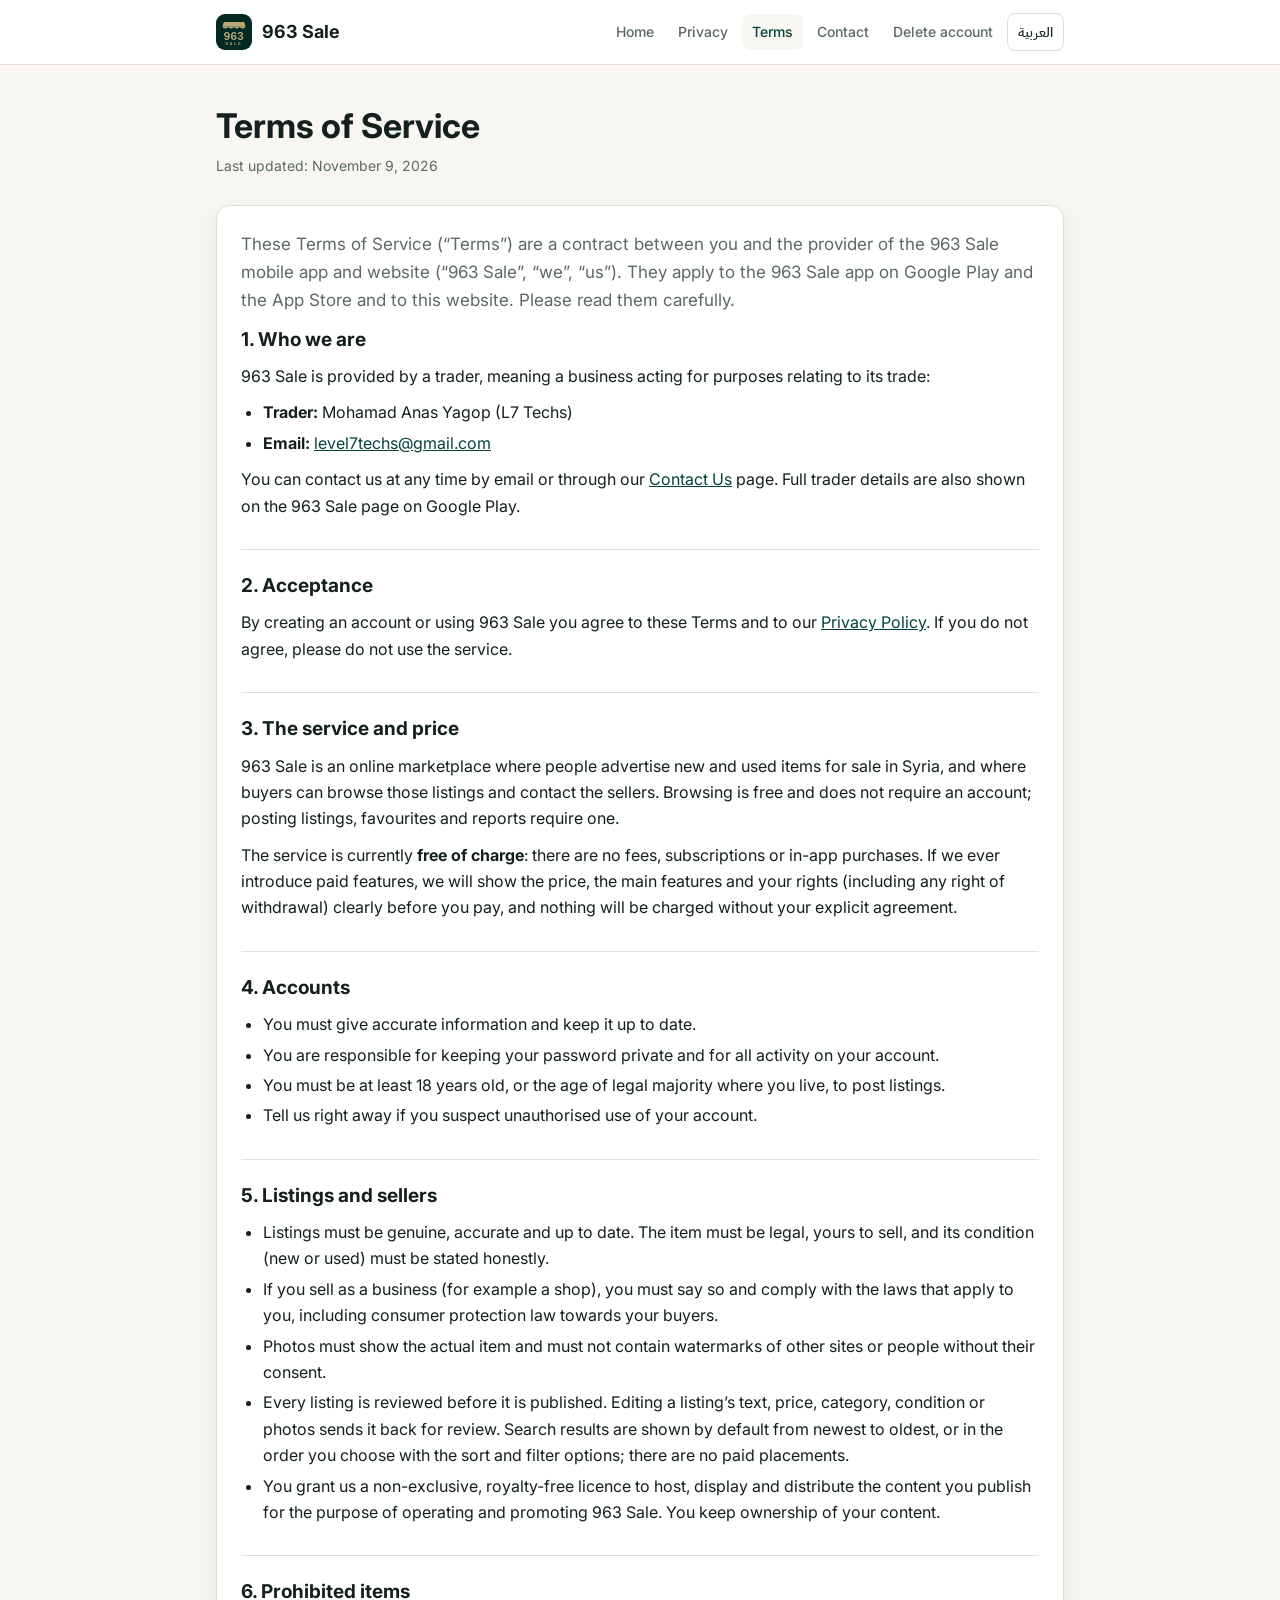
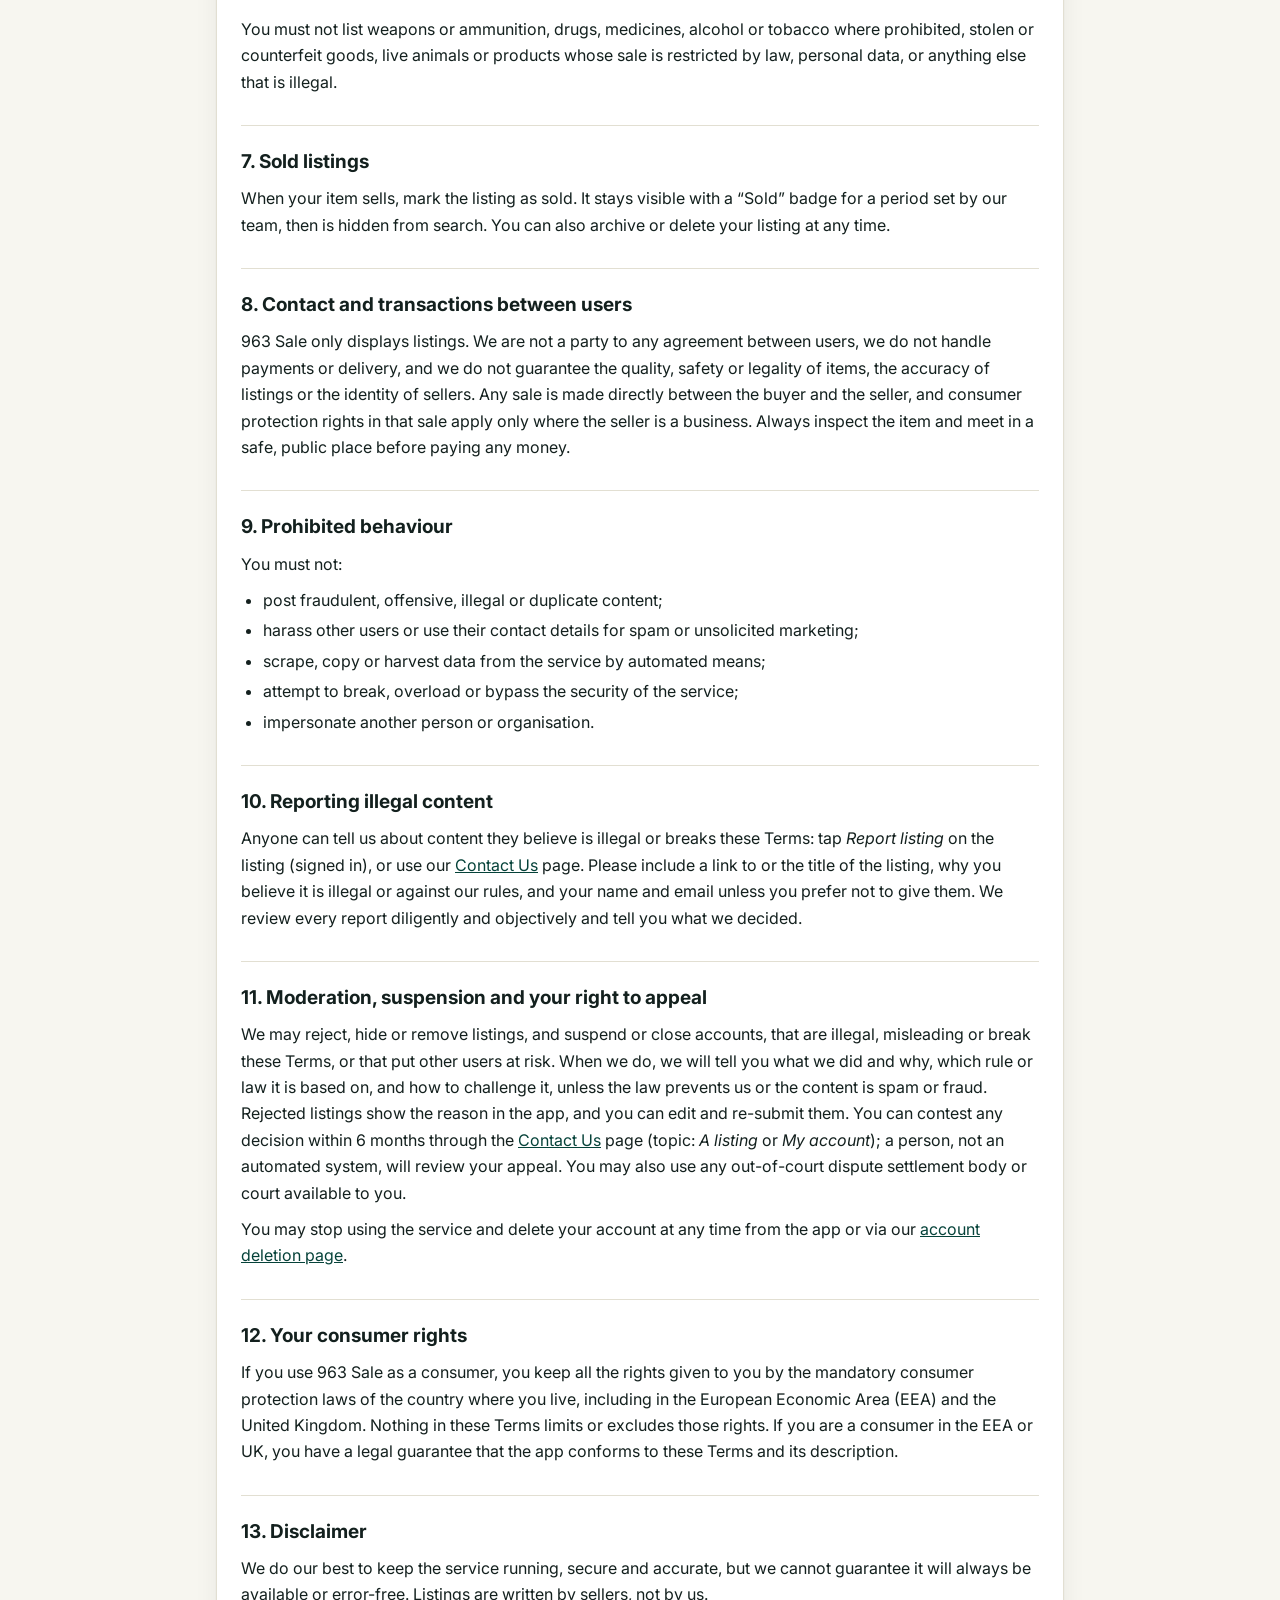
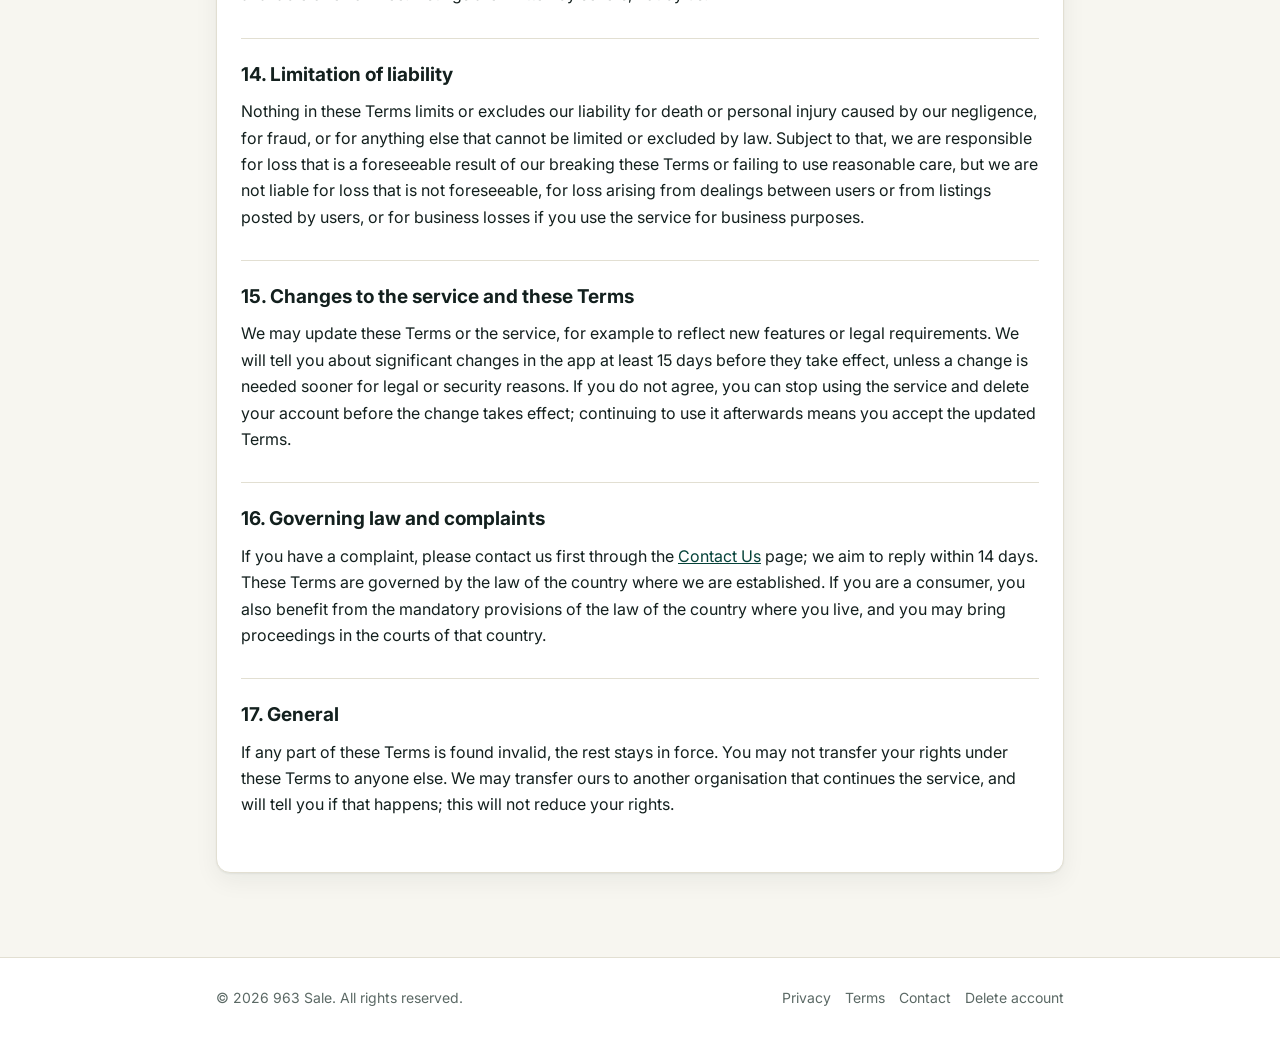
==== terms.html @ c28d681b "963 Sale website: EN/AR home, privacy policy, terms, contact, account deletion Co-Authored-By: Claud" ====
<!doctype html>
<html lang="en" dir="ltr">
<head>
<meta charset="utf-8">
<meta name="viewport" content="width=device-width, initial-scale=1">
<title>Terms of Service — 963 Sale</title>
<meta name="description" content="963 Sale is a free marketplace to buy and sell new and used items across Syria.">
<meta name="theme-color" content="#054239">
<link rel="icon" type="image/svg+xml" href="assets/logo.svg">
<link rel="alternate" hreflang="en" href="terms.html">
<link rel="alternate" hreflang="ar" href="ar/terms.html">
<link rel="preconnect" href="https://fonts.googleapis.com">
<link rel="preconnect" href="https://fonts.gstatic.com" crossorigin>
<link href="https://fonts.googleapis.com/css2?family=IBM+Plex+Sans+Arabic:wght@400;500;600;700&family=Inter:wght@400;500;600;700&display=swap" rel="stylesheet">
<link rel="stylesheet" href="assets/style.css">
</head>
<body>
<header class="site-header">
  <div class="wrap">
    <a class="brand" href="./"><img src="assets/logo.svg" alt="" width="36" height="36"><bdi>963 Sale</bdi></a>
    <nav class="nav" aria-label="Main"><a href="./">Home</a><a href="privacy.html">Privacy</a><a href="terms.html" aria-current="page">Terms</a><a href="contact.html">Contact</a><a href="delete-account.html">Delete account</a><a class="lang" href="ar/terms.html" hreflang="ar" lang="ar">العربية</a></nav>
  </div>
</header>
<main><div class="wrap">
<h1 class="page-title">Terms of Service</h1>
<p class="updated">Last updated: November 9, 2026</p>
<div class="card legal">
<p class="lead">These Terms of Service (“Terms”) are a contract between you and the provider of the 963 Sale mobile app and website (“963 Sale”, “we”, “us”). They apply to the 963 Sale app on Google Play and the App Store and to this website. Please read them carefully.</p>
<section><h2>1. Who we are</h2><p>963 Sale is provided by a trader, meaning a business acting for purposes relating to its trade:</p><ul><li><strong>Trader:</strong> Mohamad Anas Yagop (L7 Techs)</li><li><strong>Email:</strong> <a href="mailto:level7techs@gmail.com" dir="ltr">level7techs@gmail.com</a></li></ul><p>You can contact us at any time by email or through our <a href="contact.html">Contact Us</a> page. Full trader details are also shown on the 963 Sale page on Google Play.</p></section>
<section><h2>2. Acceptance</h2><p>By creating an account or using 963 Sale you agree to these Terms and to our <a href="privacy.html">Privacy Policy</a>. If you do not agree, please do not use the service.</p></section>
<section><h2>3. The service and price</h2><p>963 Sale is an online marketplace where people advertise new and used items for sale in Syria, and where buyers can browse those listings and contact the sellers. Browsing is free and does not require an account; posting listings, favourites and reports require one.</p><p>The service is currently <strong>free of charge</strong>: there are no fees, subscriptions or in-app purchases. If we ever introduce paid features, we will show the price, the main features and your rights (including any right of withdrawal) clearly before you pay, and nothing will be charged without your explicit agreement.</p></section>
<section><h2>4. Accounts</h2><ul><li>You must give accurate information and keep it up to date.</li><li>You are responsible for keeping your password private and for all activity on your account.</li><li>You must be at least 18 years old, or the age of legal majority where you live, to post listings.</li><li>Tell us right away if you suspect unauthorised use of your account.</li></ul></section>
<section><h2>5. Listings and sellers</h2><ul><li>Listings must be genuine, accurate and up to date. The item must be legal, yours to sell, and its condition (new or used) must be stated honestly.</li><li>If you sell as a business (for example a shop), you must say so and comply with the laws that apply to you, including consumer protection law towards your buyers.</li><li>Photos must show the actual item and must not contain watermarks of other sites or people without their consent.</li><li>Every listing is reviewed before it is published. Editing a listing’s text, price, category, condition or photos sends it back for review. Search results are shown by default from newest to oldest, or in the order you choose with the sort and filter options; there are no paid placements.</li><li>You grant us a non-exclusive, royalty-free licence to host, display and distribute the content you publish for the purpose of operating and promoting 963 Sale. You keep ownership of your content.</li></ul></section>
<section><h2>6. Prohibited items</h2><p>You must not list weapons or ammunition, drugs, medicines, alcohol or tobacco where prohibited, stolen or counterfeit goods, live animals or products whose sale is restricted by law, personal data, or anything else that is illegal.</p></section>
<section><h2>7. Sold listings</h2><p>When your item sells, mark the listing as sold. It stays visible with a “Sold” badge for a period set by our team, then is hidden from search. You can also archive or delete your listing at any time.</p></section>
<section><h2>8. Contact and transactions between users</h2><p>963 Sale only displays listings. We are not a party to any agreement between users, we do not handle payments or delivery, and we do not guarantee the quality, safety or legality of items, the accuracy of listings or the identity of sellers. Any sale is made directly between the buyer and the seller, and consumer protection rights in that sale apply only where the seller is a business. Always inspect the item and meet in a safe, public place before paying any money.</p></section>
<section><h2>9. Prohibited behaviour</h2><p>You must not:</p><ul><li>post fraudulent, offensive, illegal or duplicate content;</li><li>harass other users or use their contact details for spam or unsolicited marketing;</li><li>scrape, copy or harvest data from the service by automated means;</li><li>attempt to break, overload or bypass the security of the service;</li><li>impersonate another person or organisation.</li></ul></section>
<section><h2>10. Reporting illegal content</h2><p>Anyone can tell us about content they believe is illegal or breaks these Terms: tap <em>Report listing</em> on the listing (signed in), or use our <a href="contact.html">Contact Us</a> page. Please include a link to or the title of the listing, why you believe it is illegal or against our rules, and your name and email unless you prefer not to give them. We review every report diligently and objectively and tell you what we decided.</p></section>
<section><h2>11. Moderation, suspension and your right to appeal</h2><p>We may reject, hide or remove listings, and suspend or close accounts, that are illegal, misleading or break these Terms, or that put other users at risk. When we do, we will tell you what we did and why, which rule or law it is based on, and how to challenge it, unless the law prevents us or the content is spam or fraud. Rejected listings show the reason in the app, and you can edit and re-submit them. You can contest any decision within 6 months through the <a href="contact.html">Contact Us</a> page (topic: <em>A listing</em> or <em>My account</em>); a person, not an automated system, will review your appeal. You may also use any out-of-court dispute settlement body or court available to you.</p><p>You may stop using the service and delete your account at any time from the app or via our <a href="delete-account.html">account deletion page</a>.</p></section>
<section><h2>12. Your consumer rights</h2><p>If you use 963 Sale as a consumer, you keep all the rights given to you by the mandatory consumer protection laws of the country where you live, including in the European Economic Area (EEA) and the United Kingdom. Nothing in these Terms limits or excludes those rights. If you are a consumer in the EEA or UK, you have a legal guarantee that the app conforms to these Terms and its description.</p></section>
<section><h2>13. Disclaimer</h2><p>We do our best to keep the service running, secure and accurate, but we cannot guarantee it will always be available or error-free. Listings are written by sellers, not by us.</p></section>
<section><h2>14. Limitation of liability</h2><p>Nothing in these Terms limits or excludes our liability for death or personal injury caused by our negligence, for fraud, or for anything else that cannot be limited or excluded by law. Subject to that, we are responsible for loss that is a foreseeable result of our breaking these Terms or failing to use reasonable care, but we are not liable for loss that is not foreseeable, for loss arising from dealings between users or from listings posted by users, or for business losses if you use the service for business purposes.</p></section>
<section><h2>15. Changes to the service and these Terms</h2><p>We may update these Terms or the service, for example to reflect new features or legal requirements. We will tell you about significant changes in the app at least 15 days before they take effect, unless a change is needed sooner for legal or security reasons. If you do not agree, you can stop using the service and delete your account before the change takes effect; continuing to use it afterwards means you accept the updated Terms.</p></section>
<section><h2>16. Governing law and complaints</h2><p>If you have a complaint, please contact us first through the <a href="contact.html">Contact Us</a> page; we aim to reply within 14 days. These Terms are governed by the law of the country where we are established. If you are a consumer, you also benefit from the mandatory provisions of the law of the country where you live, and you may bring proceedings in the courts of that country.</p></section>
<section><h2>17. General</h2><p>If any part of these Terms is found invalid, the rest stays in force. You may not transfer your rights under these Terms to anyone else. We may transfer ours to another organisation that continues the service, and will tell you if that happens; this will not reduce your rights.</p></section>
</div>
</div></main>
<footer class="site-footer">
  <div class="wrap">
    <span>© 2026 963 Sale. All rights reserved.</span>
    <nav><a href="privacy.html">Privacy</a><a href="terms.html">Terms</a><a href="contact.html">Contact</a><a href="delete-account.html">Delete account</a></nav>
  </div>
</footer>
</body>
</html>
---- assets/style.css ----
/* 963 Sale website — Forest & Golden Wheat palette (matches the app). */
:root {
  --forest-900: #002623;
  --forest-700: #054239;
  --forest-500: #428177;
  --wheat-100: #edebe0;
  --wheat-500: #b9a779;
  --wheat-700: #988561;

  --bg: #f7f6f0;
  --surface: #ffffff;
  --text: #13201e;
  --muted: #5b6965;
  --border: #e2dfd2;
  --primary: var(--forest-700);
  --on-primary: #ffffff;
  --accent: var(--wheat-700);
  --danger: #b3261e;
  --danger-bg: #fbeceb;
  --ok: #1e6b4f;
  --ok-bg: #e5f3ec;
  --radius: 14px;
  --shadow: 0 1px 2px rgba(0, 38, 35, .06), 0 8px 24px rgba(0, 38, 35, .06);
  color-scheme: light;
}

@media (prefers-color-scheme: dark) {
  :root {
    --bg: #0b1715;
    --surface: #12211f;
    --text: #e9ece8;
    --muted: #9aaba6;
    --border: #22332f;
    --primary: #6fb3a7;
    --on-primary: #002623;
    --accent: var(--wheat-500);
    --danger: #f2b8b5;
    --danger-bg: #3a1a18;
    --ok: #9fd8bf;
    --ok-bg: #12302a;
    --shadow: none;
    color-scheme: dark;
  }
}

* { box-sizing: border-box; }
html { -webkit-text-size-adjust: 100%; }
body {
  margin: 0;
  background: var(--bg);
  color: var(--text);
  font-family: "Inter", "IBM Plex Sans Arabic", system-ui, -apple-system, "Segoe UI", Roboto, sans-serif;
  line-height: 1.65;
  font-size: 16px;
}
html[lang="ar"] body { font-family: "IBM Plex Sans Arabic", "Inter", system-ui, sans-serif; }

a { color: var(--primary); }
a:hover { text-decoration-thickness: 2px; }
img { max-width: 100%; display: block; }

.wrap { max-width: 880px; margin: 0 auto; padding: 0 16px; }

/* ── Header ── */
.site-header {
  background: var(--surface);
  border-bottom: 1px solid var(--border);
  position: sticky; top: 0; z-index: 10;
}
.site-header .wrap {
  display: flex; align-items: center; gap: 16px; min-height: 64px; flex-wrap: wrap;
}
.brand { display: flex; align-items: center; gap: 10px; text-decoration: none; color: var(--text); font-weight: 700; font-size: 18px; }
.brand img { width: 36px; height: 36px; border-radius: 9px; }
.nav { display: flex; gap: 4px; margin-inline-start: auto; flex-wrap: wrap; align-items: center; }
.nav a {
  text-decoration: none; color: var(--muted); padding: 6px 10px; border-radius: 8px; font-size: 14px; font-weight: 500;
}
.nav a:hover { background: var(--bg); color: var(--text); }
.nav a[aria-current="page"] { color: var(--primary); background: var(--bg); }
.nav .lang { border: 1px solid var(--border); color: var(--text); }

/* ── Hero ── */
.hero {
  background: linear-gradient(160deg, var(--forest-900), var(--forest-700) 60%, var(--forest-500));
  color: #fff; padding: 64px 0 72px;
}
.hero .wrap { display: flex; gap: 32px; align-items: center; flex-wrap: wrap; }
.hero img { width: 120px; height: 120px; border-radius: 28px; box-shadow: 0 12px 32px rgba(0,0,0,.3); }
.hero h1 { font-size: clamp(30px, 6vw, 44px); line-height: 1.2; margin: 0 0 12px; }
.hero p { margin: 0; color: var(--wheat-100); font-size: 18px; max-width: 520px; }
.hero .tag { color: var(--wheat-500); font-weight: 600; letter-spacing: .02em; margin-bottom: 8px; }

/* ── Content ── */
main { padding: 40px 0 64px; }
.page-title { font-size: clamp(26px, 5vw, 34px); line-height: 1.25; margin: 0 0 6px; }
.updated { color: var(--muted); font-size: 14px; margin: 0 0 28px; }
.lead { font-size: 17px; color: var(--muted); margin: 0 0 28px; }

.card {
  background: var(--surface); border: 1px solid var(--border); border-radius: var(--radius);
  padding: 24px; box-shadow: var(--shadow); margin-bottom: 20px;
}
.card h2 { font-size: 19px; margin: 0 0 8px; }
.card h3 { font-size: 16px; margin: 18px 0 6px; }
.card p, .card ul, .card ol { margin: 0 0 10px; }
.card ul, .card ol { padding-inline-start: 22px; }
.card li { margin-bottom: 4px; }
.card > :last-child { margin-bottom: 0; }

.legal section { padding: 20px 0; border-top: 1px solid var(--border); }
.legal section:first-of-type { border-top: 0; padding-top: 0; }
.legal h2 { font-size: 19px; margin: 0 0 8px; }
.legal p, .legal ul { margin: 0 0 10px; }
.legal ul { padding-inline-start: 22px; }

.grid { display: grid; grid-template-columns: repeat(auto-fit, minmax(230px, 1fr)); gap: 16px; }
.feature { padding: 20px; }
.feature .icon {
  width: 40px; height: 40px; border-radius: 10px; display: grid; place-items: center;
  background: var(--wheat-100); color: var(--forest-700); font-size: 20px; margin-bottom: 10px;
}
@media (prefers-color-scheme: dark) { .feature .icon { background: #1f3530; color: var(--wheat-500); } }
.feature h3 { margin: 0 0 4px; font-size: 16px; }
.feature p { margin: 0; color: var(--muted); font-size: 15px; }

.section-title { font-size: 22px; margin: 40px 0 16px; }
.links-list { display: grid; gap: 10px; grid-template-columns: repeat(auto-fit, minmax(200px, 1fr)); }
.links-list a {
  display: block; padding: 16px 18px; background: var(--surface); border: 1px solid var(--border);
  border-radius: 12px; text-decoration: none; color: var(--text); font-weight: 600;
}
.links-list a:hover { border-color: var(--primary); }
.links-list a span { display: block; color: var(--muted); font-weight: 400; font-size: 14px; }

.warning {
  background: var(--danger-bg); color: var(--danger); border-radius: 12px; padding: 14px 16px;
  font-weight: 500; margin-bottom: 16px;
}
.steps { counter-reset: s; list-style: none; padding: 0 !important; }
.steps li { counter-increment: s; position: relative; padding-inline-start: 40px; margin-bottom: 12px; }
.steps li::before {
  content: counter(s); position: absolute; inset-inline-start: 0; top: 0;
  width: 28px; height: 28px; border-radius: 50%; background: var(--primary); color: var(--on-primary);
  display: grid; place-items: center; font-weight: 700; font-size: 14px;
}

/* ── Forms ── */
form { display: grid; gap: 16px; }
.row { display: grid; gap: 16px; grid-template-columns: repeat(auto-fit, minmax(220px, 1fr)); }
label { display: grid; gap: 6px; font-weight: 600; font-size: 14px; }
label .hint { font-weight: 400; color: var(--muted); }
input, select, textarea {
  font: inherit; color: var(--text); background: var(--bg); border: 1px solid var(--border);
  border-radius: 10px; padding: 11px 12px; width: 100%;
}
input:focus, select:focus, textarea:focus { outline: 2px solid var(--primary); outline-offset: 1px; border-color: transparent; }
textarea { min-height: 140px; resize: vertical; }
.check { display: flex; gap: 10px; align-items: flex-start; font-weight: 500; }
.check input { width: 18px; height: 18px; margin-top: 3px; flex: none; }
.hp { position: absolute; left: -9999px; width: 1px; height: 1px; overflow: hidden; }
button {
  font: inherit; font-weight: 600; border: 0; border-radius: 10px; padding: 12px 22px; cursor: pointer;
  background: var(--primary); color: var(--on-primary); justify-self: start;
}
button.danger { background: var(--danger); color: #fff; }
@media (prefers-color-scheme: dark) { button.danger { color: #2a0d0b; } }
button:disabled { opacity: .55; cursor: not-allowed; }
.status { border-radius: 10px; padding: 12px 14px; display: none; }
.status.ok { display: block; background: var(--ok-bg); color: var(--ok); }
.status.err { display: block; background: var(--danger-bg); color: var(--danger); }

/* ── Footer ── */
.site-footer { border-top: 1px solid var(--border); background: var(--surface); padding: 28px 0; font-size: 14px; color: var(--muted); }
.site-footer .wrap { display: flex; gap: 16px; flex-wrap: wrap; justify-content: space-between; align-items: center; }
.site-footer nav { display: flex; gap: 14px; flex-wrap: wrap; }
.site-footer a { color: var(--muted); text-decoration: none; }
.site-footer a:hover { color: var(--primary); }

@media (max-width: 640px) {
  .site-header { position: static; }
  .site-header .wrap { padding-top: 10px; padding-bottom: 10px; }
  .nav { margin-inline-start: 0; width: 100%; }
  .hero { padding: 44px 0 52px; }
  .hero img { width: 88px; height: 88px; border-radius: 22px; }
  .card { padding: 18px; }
  button { width: 100%; }
}
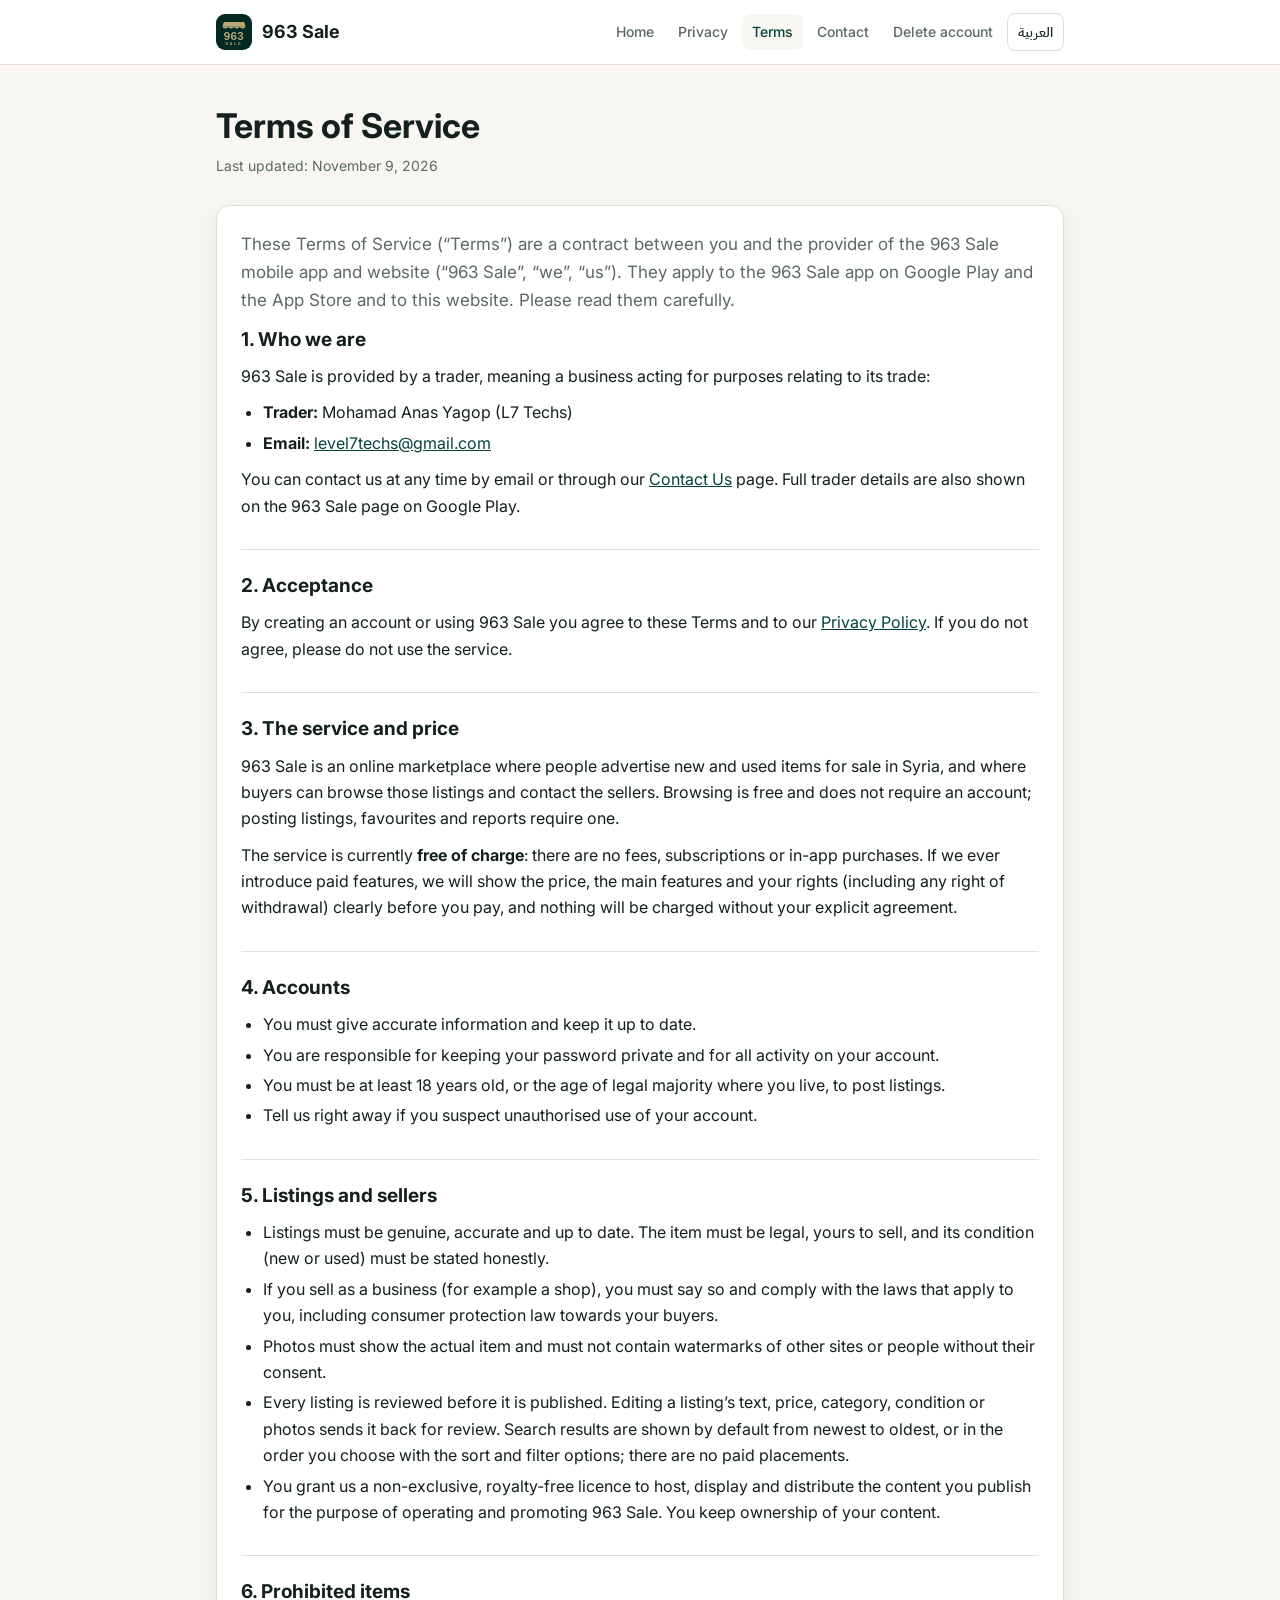
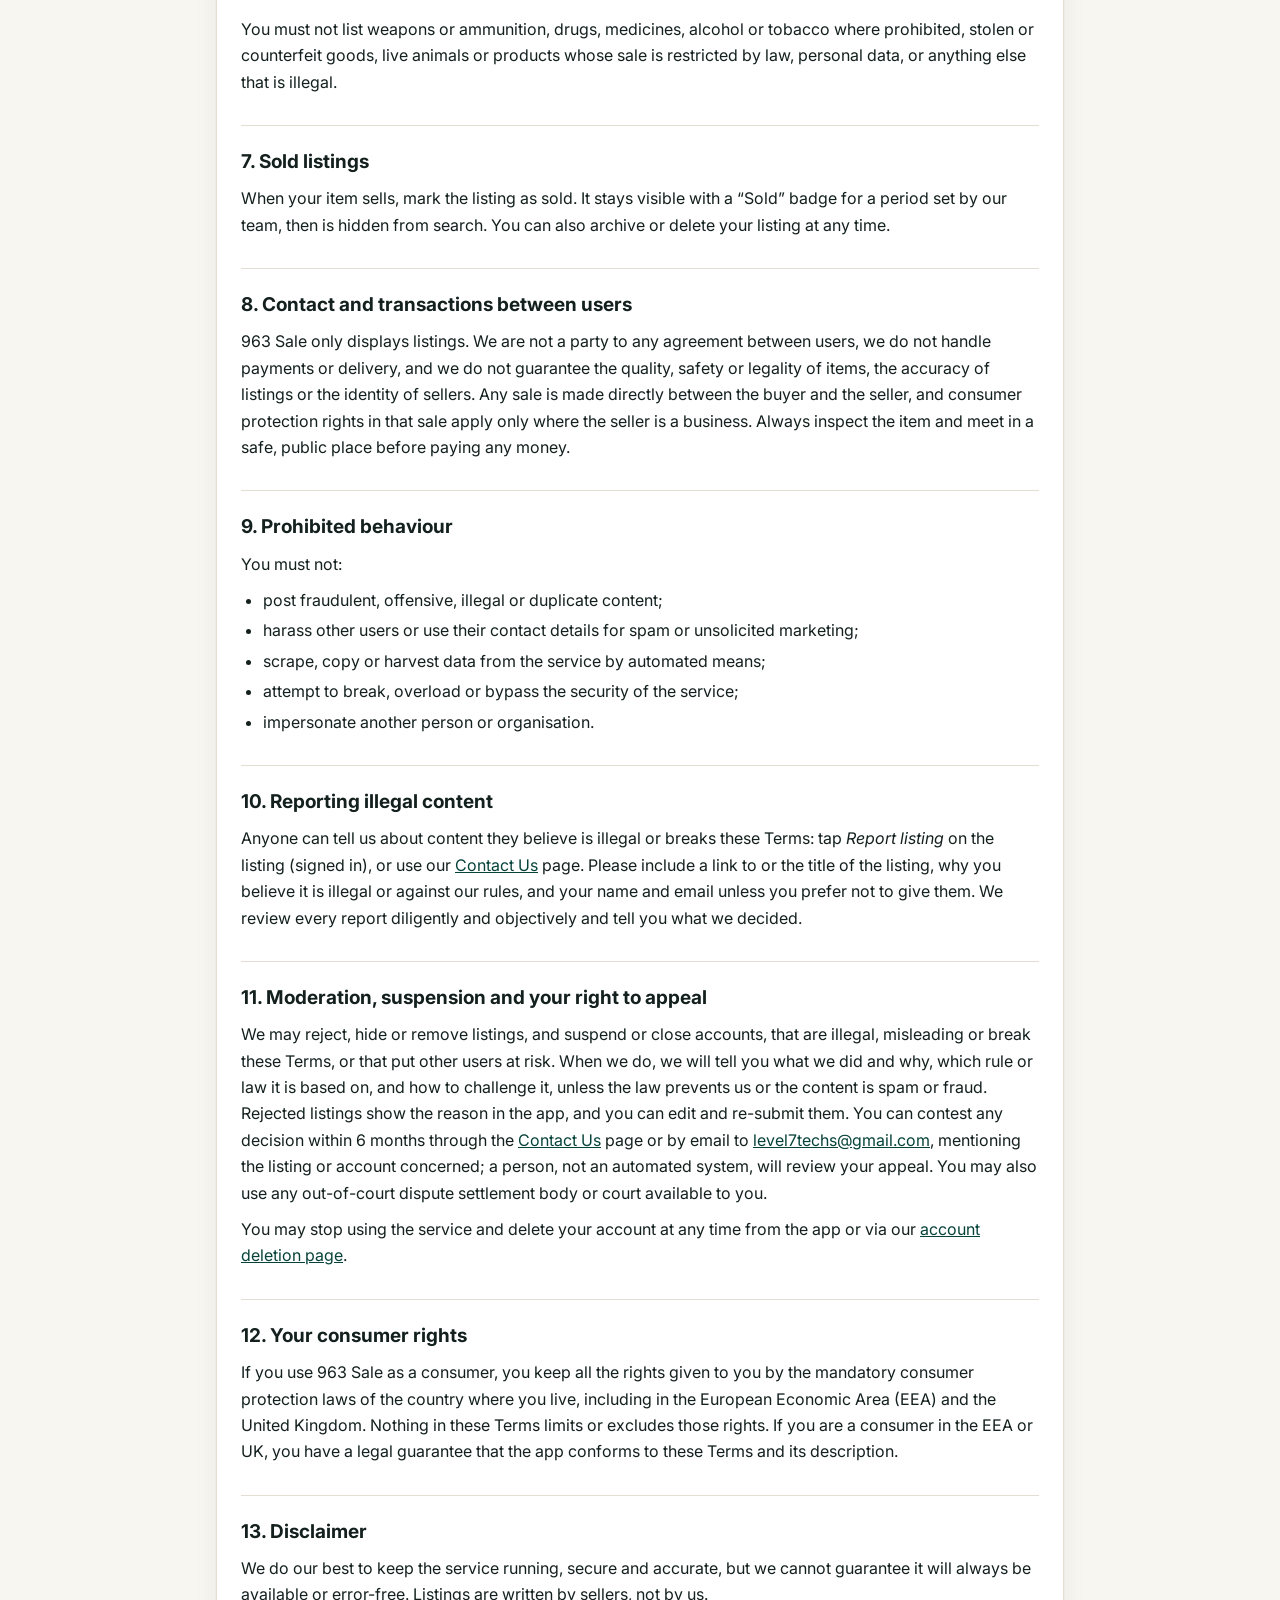
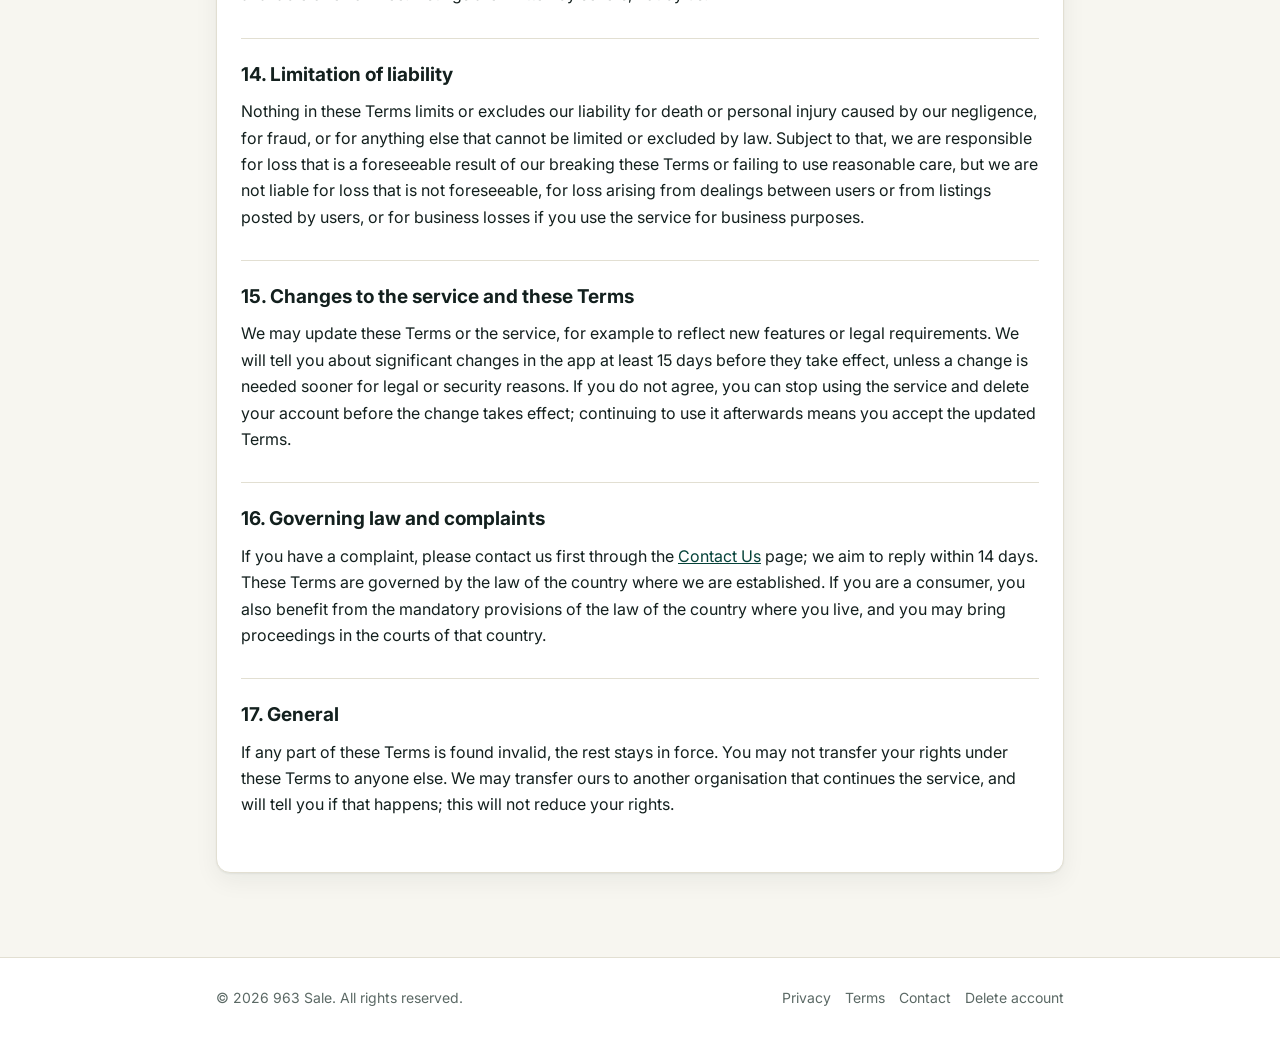
==== commit 0198b1f4: "Contact page: show the support email instead of a form Trader name in the Arabic Terms and Privacy i" ====
--- a/terms.html
+++ b/terms.html
@@ -36,7 +36,7 @@
 <section><h2>8. Contact and transactions between users</h2><p>963 Sale only displays listings. We are not a party to any agreement between users, we do not handle payments or delivery, and we do not guarantee the quality, safety or legality of items, the accuracy of listings or the identity of sellers. Any sale is made directly between the buyer and the seller, and consumer protection rights in that sale apply only where the seller is a business. Always inspect the item and meet in a safe, public place before paying any money.</p></section>
 <section><h2>9. Prohibited behaviour</h2><p>You must not:</p><ul><li>post fraudulent, offensive, illegal or duplicate content;</li><li>harass other users or use their contact details for spam or unsolicited marketing;</li><li>scrape, copy or harvest data from the service by automated means;</li><li>attempt to break, overload or bypass the security of the service;</li><li>impersonate another person or organisation.</li></ul></section>
 <section><h2>10. Reporting illegal content</h2><p>Anyone can tell us about content they believe is illegal or breaks these Terms: tap <em>Report listing</em> on the listing (signed in), or use our <a href="contact.html">Contact Us</a> page. Please include a link to or the title of the listing, why you believe it is illegal or against our rules, and your name and email unless you prefer not to give them. We review every report diligently and objectively and tell you what we decided.</p></section>
-<section><h2>11. Moderation, suspension and your right to appeal</h2><p>We may reject, hide or remove listings, and suspend or close accounts, that are illegal, misleading or break these Terms, or that put other users at risk. When we do, we will tell you what we did and why, which rule or law it is based on, and how to challenge it, unless the law prevents us or the content is spam or fraud. Rejected listings show the reason in the app, and you can edit and re-submit them. You can contest any decision within 6 months through the <a href="contact.html">Contact Us</a> page (topic: <em>A listing</em> or <em>My account</em>); a person, not an automated system, will review your appeal. You may also use any out-of-court dispute settlement body or court available to you.</p><p>You may stop using the service and delete your account at any time from the app or via our <a href="delete-account.html">account deletion page</a>.</p></section>
+<section><h2>11. Moderation, suspension and your right to appeal</h2><p>We may reject, hide or remove listings, and suspend or close accounts, that are illegal, misleading or break these Terms, or that put other users at risk. When we do, we will tell you what we did and why, which rule or law it is based on, and how to challenge it, unless the law prevents us or the content is spam or fraud. Rejected listings show the reason in the app, and you can edit and re-submit them. You can contest any decision within 6 months through the <a href="contact.html">Contact Us</a> page or by email to <a href="mailto:level7techs@gmail.com" dir="ltr">level7techs@gmail.com</a>, mentioning the listing or account concerned; a person, not an automated system, will review your appeal. You may also use any out-of-court dispute settlement body or court available to you.</p><p>You may stop using the service and delete your account at any time from the app or via our <a href="delete-account.html">account deletion page</a>.</p></section>
 <section><h2>12. Your consumer rights</h2><p>If you use 963 Sale as a consumer, you keep all the rights given to you by the mandatory consumer protection laws of the country where you live, including in the European Economic Area (EEA) and the United Kingdom. Nothing in these Terms limits or excludes those rights. If you are a consumer in the EEA or UK, you have a legal guarantee that the app conforms to these Terms and its description.</p></section>
 <section><h2>13. Disclaimer</h2><p>We do our best to keep the service running, secure and accurate, but we cannot guarantee it will always be available or error-free. Listings are written by sellers, not by us.</p></section>
 <section><h2>14. Limitation of liability</h2><p>Nothing in these Terms limits or excludes our liability for death or personal injury caused by our negligence, for fraud, or for anything else that cannot be limited or excluded by law. Subject to that, we are responsible for loss that is a foreseeable result of our breaking these Terms or failing to use reasonable care, but we are not liable for loss that is not foreseeable, for loss arising from dealings between users or from listings posted by users, or for business losses if you use the service for business purposes.</p></section>
--- a/assets/style.css
+++ b/assets/style.css
@@ -170,6 +170,8 @@
 .status.ok { display: block; background: var(--ok-bg); color: var(--ok); }
 .status.err { display: block; background: var(--danger-bg); color: var(--danger); }
 
+.email-link { font-size: 20px; font-weight: 600; word-break: break-all; }
+
 /* ── Footer ── */
 .site-footer { border-top: 1px solid var(--border); background: var(--surface); padding: 28px 0; font-size: 14px; color: var(--muted); }
 .site-footer .wrap { display: flex; gap: 16px; flex-wrap: wrap; justify-content: space-between; align-items: center; }
